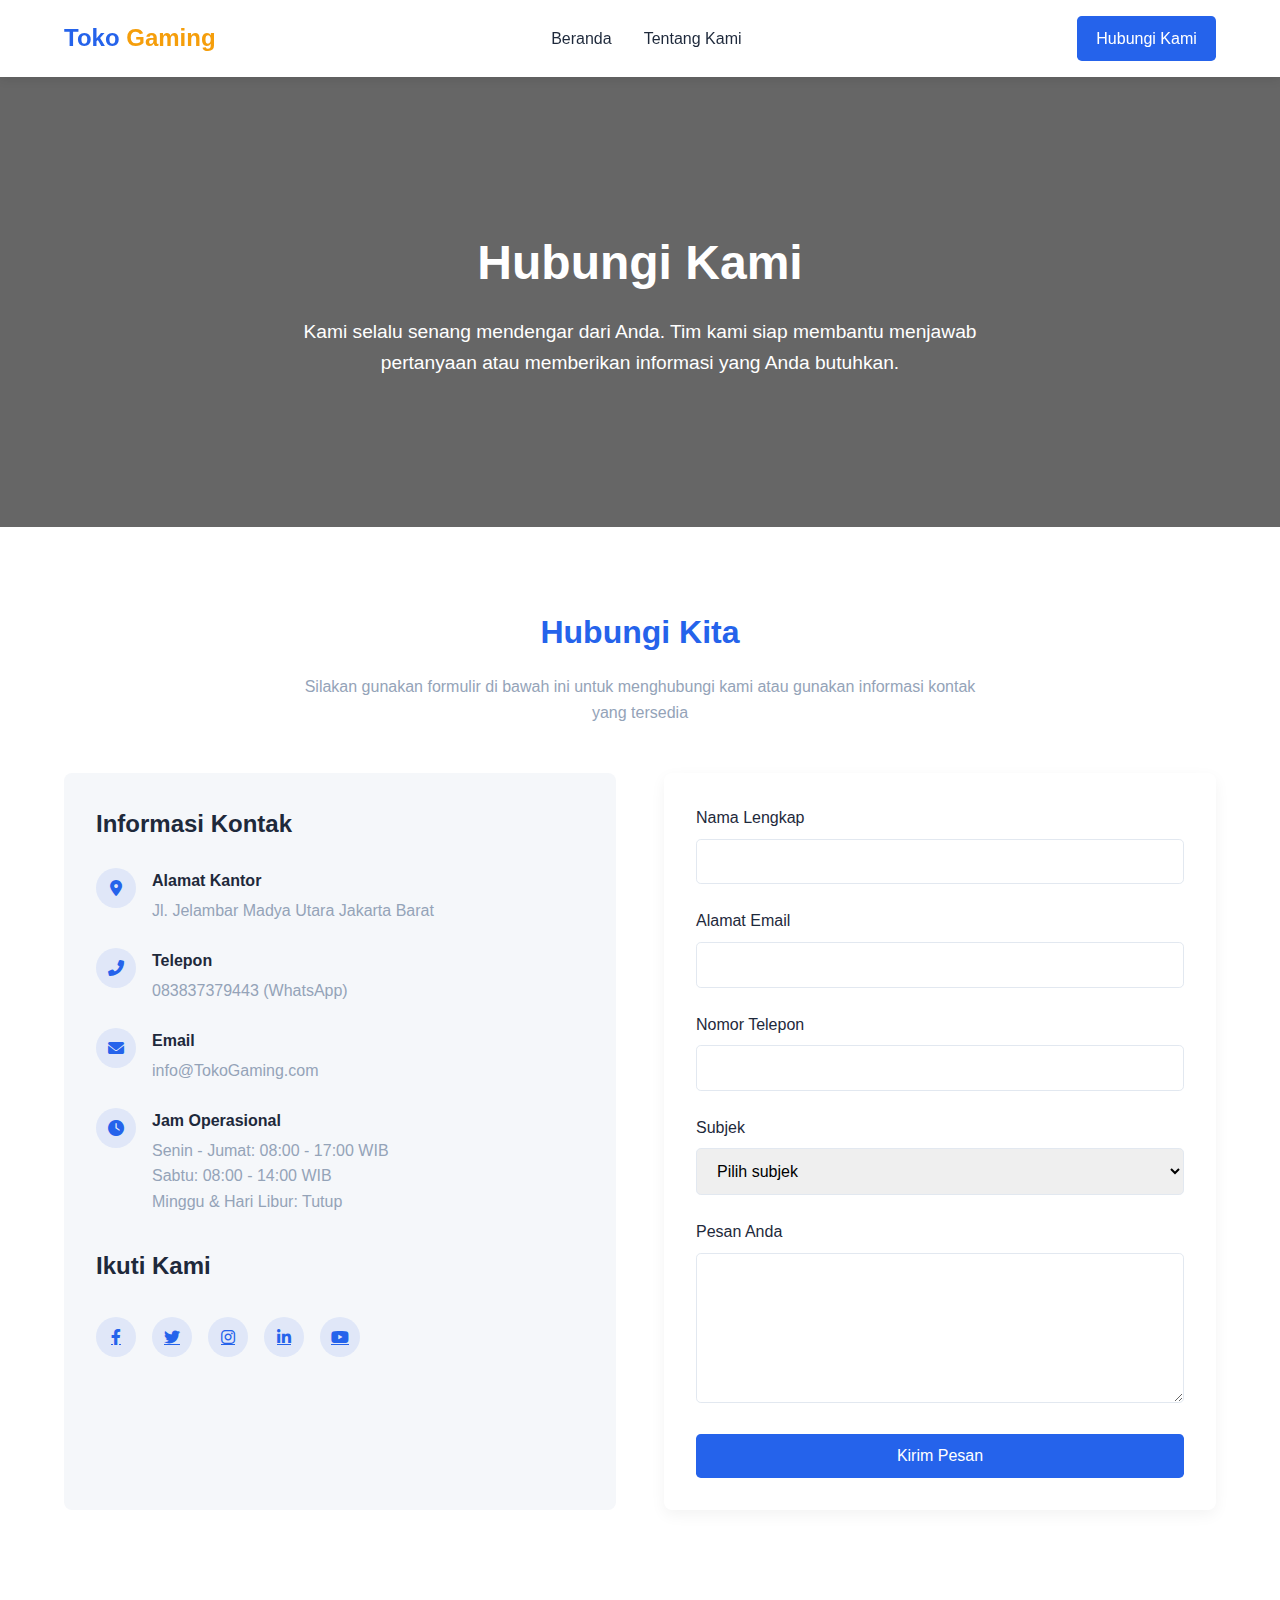
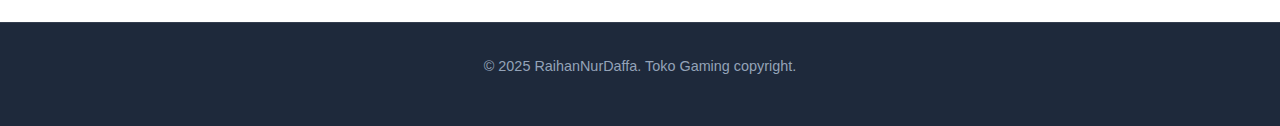
==== page/kontak.html @ a9590ea0 "commit 2" ====
<!DOCTYPE html>
<html lang="id">
  <head>
    <meta charset="UTF-8" />
    <meta name="viewport" content="width=device-width, initial-scale=1.0" />
    <title>Hubungi Kami - NamaPerusahaan</title>
    <link rel="stylesheet" href="style_kontak.css" />
    <link rel="stylesheet" href="https://cdnjs.cloudflare.com/ajax/libs/font-awesome/6.0.0-beta3/css/all.min.css" />
  </head>
  <body>
    <!-- ini Header -->
    <header>
      <nav class="navbar">
        <a href="/Ecommerce.html" class="logo">Toko<span> Gaming</span></a>
        <div class="nav-links">
          <a href="/Ecommerce.html">Beranda</a>
          <a href="Tentangkami.html">Tentang Kami</a>
        </div>
        <a href="#" class="cta-button">Hubungi Kami</a>
      </nav>
    </header>

    <section class="contact-hero">
      <div class="contact-hero-content">
        <h1>Hubungi Kami</h1>
        <p>Kami selalu senang mendengar dari Anda. Tim kami siap membantu menjawab pertanyaan atau memberikan informasi yang Anda butuhkan.</p>
      </div>
    </section>

    <section class="contact-section">
      <div class="section-title">
        <h2>Hubungi Kita</h2>
        <p>Silakan gunakan formulir di bawah ini untuk menghubungi kami atau gunakan informasi kontak yang tersedia</p>
      </div>

      <div class="contact-container">
        <div class="contact-info">
          <h3>Informasi Kontak</h3>

          <div class="info-item">
            <div class="info-icon">
              <i class="fas fa-map-marker-alt"></i>
            </div>
            <div class="info-content">
              <h4>Alamat Kantor</h4>
              <p>Jl. Jelambar Madya Utara Jakarta Barat</p>
            </div>
          </div>

          <div class="info-item">
            <div class="info-icon">
              <i class="fas fa-phone-alt"></i>
            </div>
            <div class="info-content">
              <h4>Telepon</h4>

              <p><a href="tel:+628112345678">083837379443</a> (WhatsApp)</p>
            </div>
          </div>

          <div class="info-item">
            <div class="info-icon">
              <i class="fas fa-envelope"></i>
            </div>
            <div class="info-content">
              <h4>Email</h4>
              <p><a href="mailto:info@TokoGaming.com">info@TokoGaming.com</a></p>
            </div>
          </div>

          <div class="info-item">
            <div class="info-icon">
              <i class="fas fa-clock"></i>
            </div>
            <div class="info-content">
              <h4>Jam Operasional</h4>
              <p>Senin - Jumat: 08:00 - 17:00 WIB</p>
              <p>Sabtu: 08:00 - 14:00 WIB</p>
              <p>Minggu & Hari Libur: Tutup</p>
            </div>
          </div>

          <h3 style="margin-top: 2rem">Ikuti Kami</h3>
          <div class="social-links">
            <a href="#"><i class="fab fa-facebook-f"></i></a>
            <a href="#"><i class="fab fa-twitter"></i></a>
            <a href="#"><i class="fab fa-instagram"></i></a>
            <a href="#"><i class="fab fa-linkedin-in"></i></a>
            <a href="#"><i class="fab fa-youtube"></i></a>
          </div>
        </div>

        <div class="contact-form">
          <form>
            <div class="form-group">
              <label for="name">Nama Lengkap</label>
              <input type="text" id="name" name="name" required />
            </div>

            <div class="form-group">
              <label for="email">Alamat Email</label>
              <input type="email" id="email" name="email" required />
            </div>

            <div class="form-group">
              <label for="phone">Nomor Telepon</label>
              <input type="tel" id="phone" name="phone" />
            </div>

            <div class="form-group">
              <label for="subject">Subjek</label>
              <select id="subject" name="subject" required>
                <option value="" disabled selected>Pilih subjek</option>
                <option value="pertanyaan">Pertanyaan Umum</option>
                <option value="produk">Informasi Produk</option>
                <option value="kerjasama">Penawaran Kerjasama</option>
                <option value="keluhan">Keluhan</option>
                <option value="lainnya">Lainnya</option>
              </select>
            </div>

            <div class="form-group">
              <label for="message">Pesan Anda</label>
              <textarea id="message" name="message" required></textarea>
            </div>

            <button type="submit" class="submit-btn">Kirim Pesan</button>
          </form>
        </div>
      </div>
    </section>

    <!-- Footer sederhana -->
    <footer>
      <p>&copy; 2025 RaihanNurDaffa. Toko Gaming copyright.</p>
    </footer>
  </body>
</html>
---- page/style_kontak.css ----
* {
  margin: 0;
  padding: 0;
  box-sizing: border-box;
  font-family: "Segoe UI", Tahoma, Geneva, Verdana, sans-serif;
}

/* Variabel Warna */
:root {
  --primary: #2563eb;
  --primary-dark: #1d4ed8;
  --secondary: #f59e0b;
  --dark: #1e293b;
  --light: #f8fafc;
  --gray: #94a3b8;
}

body {
  color: var(--dark);
  line-height: 1.6;
}

/* Header */
header {
  background-color: white;
  box-shadow: 0 2px 10px rgba(0, 0, 0, 0.1);
  position: sticky;
  top: 0;
  z-index: 100;
}

.navbar {
  display: flex;
  justify-content: space-between;
  align-items: center;
  padding: 1rem 5%;
  max-width: 1400px;
  margin: 0 auto;
}

.logo {
  font-size: 1.5rem;
  font-weight: 700;
  color: var(--primary);
  text-decoration: none;
}

.logo span {
  color: var(--secondary);
}

.nav-links {
  display: flex;
  gap: 2rem;
}

.nav-links a {
  text-decoration: none;
  color: var(--dark);
  font-weight: 500;
  transition: color 0.3s;
}

.nav-links a:hover {
  color: var(--primary);
}

.cta-button {
  padding: 0.6rem 1.2rem;
  background-color: var(--primary);
  color: white;
  border-radius: 0.3rem;
  text-decoration: none;
  font-weight: 500;
  transition: background-color 0.3s;
}

.cta-button:hover {
  background-color: var(--primary-dark);
}

/* Hero Section */
.contact-hero {
  background: linear-gradient(rgba(0, 0, 0, 0.6), rgba(0, 0, 0, 0.6)), url("https://images.unsplash.com/photo-1517245386807-bb43f82c33c4");
  background-size: cover;
  background-position: center;
  height: 50vh;
  display: flex;
  align-items: center;
  justify-content: center;
  text-align: center;
  color: white;
}

.contact-hero-content h1 {
  font-size: 3rem;
  margin-bottom: 1rem;
}

.contact-hero-content p {
  font-size: 1.2rem;
  max-width: 700px;
  margin: 0 auto;
}

/* Contact Section */
.contact-section {
  padding: 5rem 5%;
  max-width: 1400px;
  margin: 0 auto;
}

.section-title {
  text-align: center;
  margin-bottom: 3rem;
}

.section-title h2 {
  font-size: 2rem;
  color: var(--primary);
  margin-bottom: 1rem;
}

.section-title p {
  color: var(--gray);
  max-width: 700px;
  margin: 0 auto;
}

.contact-container {
  display: grid;
  grid-template-columns: 1fr 1fr;
  gap: 3rem;
}

.contact-info {
  background-color: #f5f7fa;
  padding: 2rem;
  border-radius: 0.5rem;
}

.contact-info h3 {
  font-size: 1.5rem;
  margin-bottom: 1.5rem;
  color: var(--dark);
}

.info-item {
  display: flex;
  align-items: flex-start;
  gap: 1rem;
  margin-bottom: 1.5rem;
}

.info-icon {
  width: 40px;
  height: 40px;
  background-color: rgba(37, 99, 235, 0.1);
  border-radius: 50%;
  display: flex;
  align-items: center;
  justify-content: center;
  color: var(--primary);
  font-size: 1rem;
  flex-shrink: 0;
}

.info-content h4 {
  margin-bottom: 0.3rem;
  color: var(--dark);
}

.info-content p,
.info-content a {
  color: var(--gray);
  text-decoration: none;
  transition: color 0.3s;
}

.info-content a:hover {
  color: var(--primary);
}

.social-links {
  display: flex;
  gap: 1rem;
  margin-top: 2rem;
}

.social-links a {
  width: 40px;
  height: 40px;
  border-radius: 50%;
  background-color: rgba(37, 99, 235, 0.1);
  color: var(--primary);
  display: flex;
  align-items: center;
  justify-content: center;
  transition: all 0.3s;
}

.social-links a:hover {
  background-color: var(--primary);
  color: white;
}

/* Contact Form */
.contact-form {
  background-color: white;
  padding: 2rem;
  border-radius: 0.5rem;
  box-shadow: 0 5px 15px rgba(0, 0, 0, 0.05);
}

.form-group {
  margin-bottom: 1.5rem;
}

.form-group label {
  display: block;
  margin-bottom: 0.5rem;
  font-weight: 500;
  color: var(--dark);
}

.form-group input,
.form-group textarea,
.form-group select {
  width: 100%;
  padding: 0.8rem 1rem;
  border: 1px solid #e2e8f0;
  border-radius: 0.3rem;
  font-size: 1rem;
  transition: border-color 0.3s;
}

.form-group input:focus,
.form-group textarea:focus,
.form-group select:focus {
  outline: none;
  border-color: var(--primary);
}

.form-group textarea {
  min-height: 150px;
  resize: vertical;
}

.submit-btn {
  width: 100%;
  padding: 0.8rem;
  background-color: var(--primary);
  color: white;
  border: none;
  border-radius: 0.3rem;
  font-size: 1rem;
  font-weight: 500;
  cursor: pointer;
  transition: background-color 0.3s;
}

.submit-btn:hover {
  background-color: var(--primary-dark);
}

/* Map Section */
.map-section {
  padding: 0 5% 5rem;
  max-width: 1400px;
  margin: 0 auto;
}

.map-container {
  height: 400px;
  border-radius: 0.5rem;
  overflow: hidden;
  box-shadow: 0 10px 30px rgba(0, 0, 0, 0.1);
}

.map-container iframe {
  width: 100%;
  height: 100%;
  border: none;
}

/* FAQ Section */
.faq-section {
  background-color: #f5f7fa;
  padding: 5rem 5%;
}

.faq-container {
  max-width: 800px;
  margin: 0 auto;
}

.faq-item {
  background-color: white;
  border-radius: 0.5rem;
  margin-bottom: 1rem;
  box-shadow: 0 2px 10px rgba(0, 0, 0, 0.05);
  overflow: hidden;
}

.faq-question {
  padding: 1.5rem;
  display: flex;
  justify-content: space-between;
  align-items: center;
  cursor: pointer;
  font-weight: 500;
}

.faq-question:hover {
  background-color: #f8fafc;
}

.faq-question i {
  transition: transform 0.3s;
}

.faq-answer {
  padding: 0 1.5rem;
  max-height: 0;
  overflow: hidden;
  transition: max-height 0.3s ease-out, padding 0.3s ease;
}

.faq-item.active .faq-question i {
  transform: rotate(180deg);
}

.faq-item.active .faq-answer {
  max-height: 300px;
  padding-bottom: 1.5rem;
}

/* Footer */
footer {
  background-color: var(--dark);
  color: white;
  padding: 3rem 5%;
}

footer {
  text-align: center;
  padding-top: 2rem;
  margin-top: 2rem;
  border-top: 1px solid rgba(255, 255, 255, 0.1);
  color: var(--gray);
  font-size: 0.9rem;
}

/* Responsive */
@media (max-width: 768px) {
  .contact-hero-content h1 {
    font-size: 2.2rem;
  }

  .contact-container {
    grid-template-columns: 1fr;
  }

  .navbar {
    flex-direction: column;
    gap: 1rem;
    padding: 1rem;
  }

  .nav-links {
    gap: 1rem;
    flex-wrap: wrap;
    justify-content: center;
  }
}
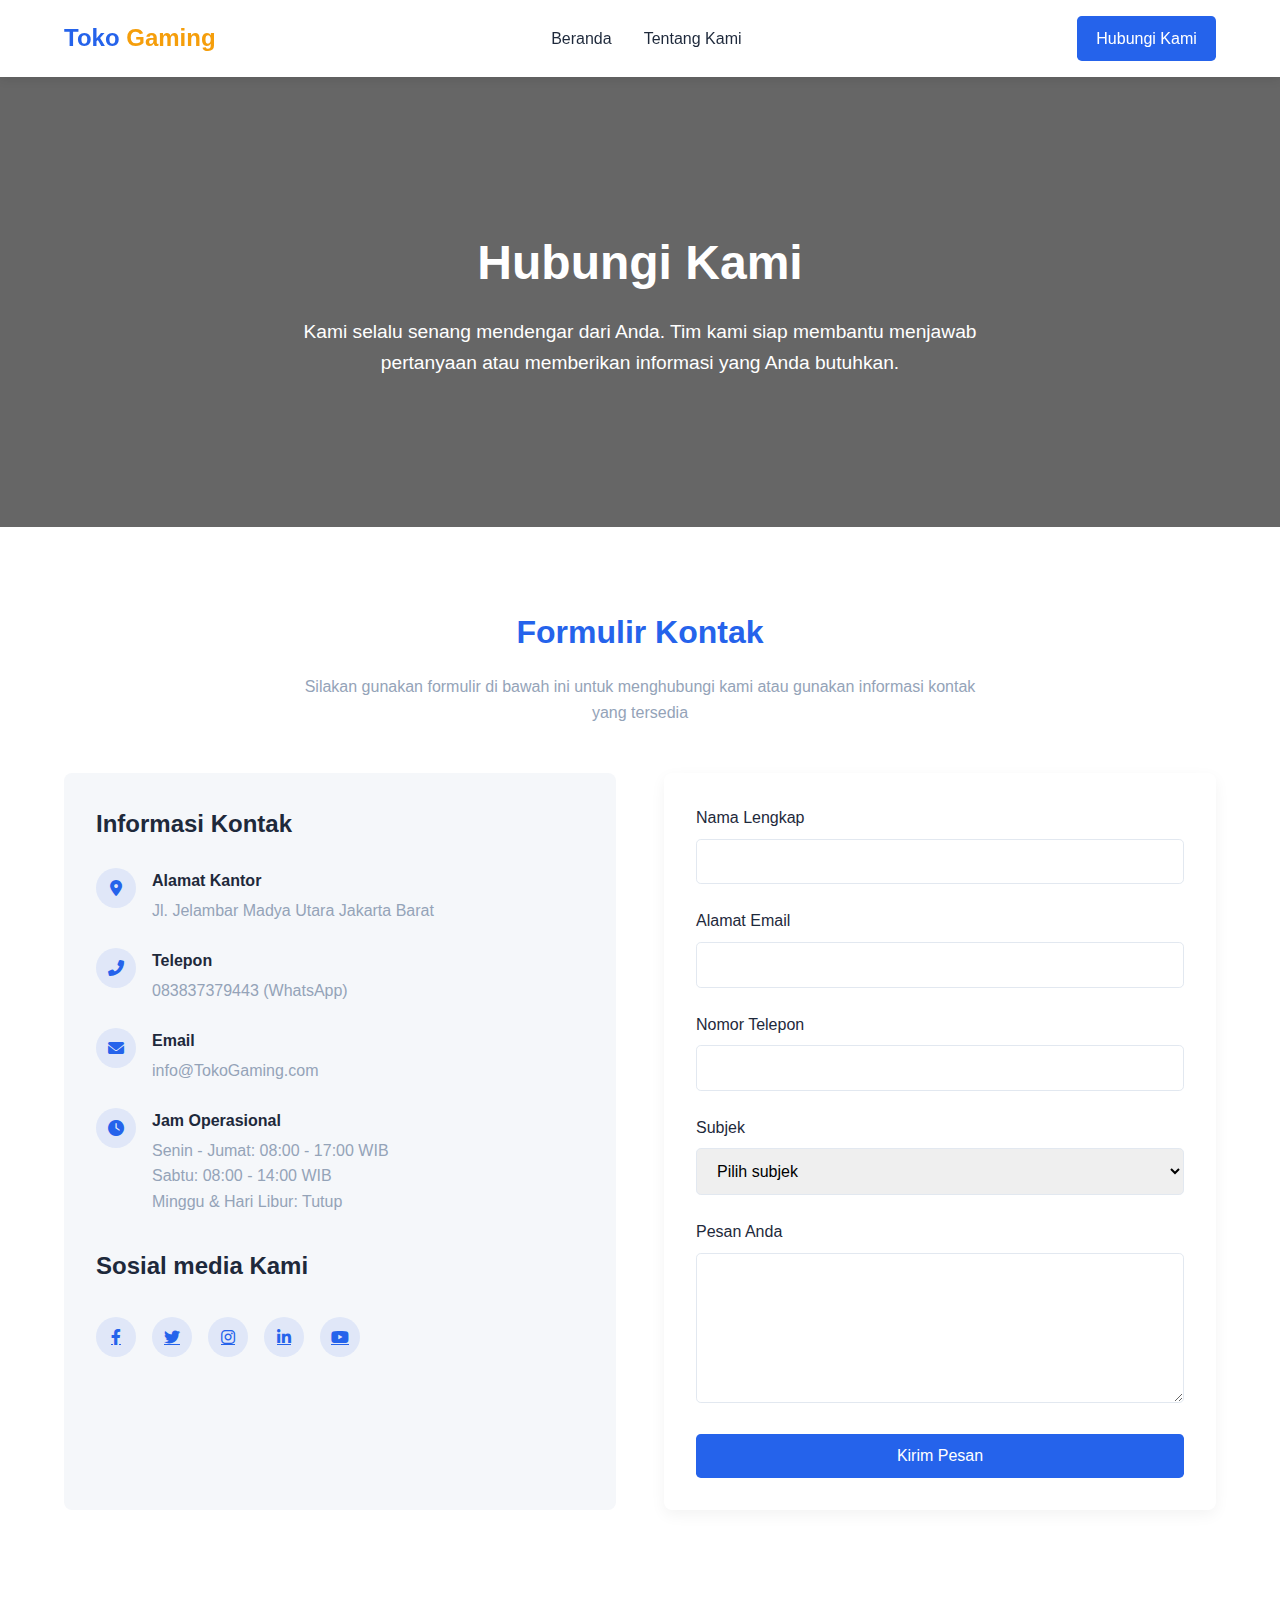
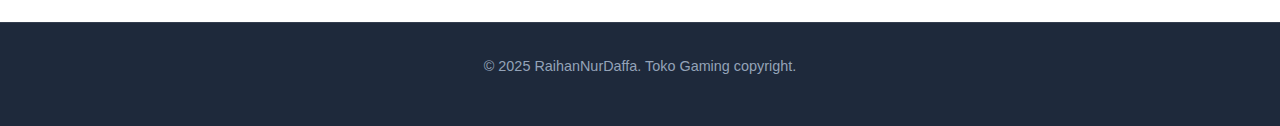
==== commit f283978a: "Rename file utama jadi index.html untuk GitHub Pages" ====
--- a/page/kontak.html
+++ b/page/kontak.html
@@ -11,12 +11,12 @@
     <!-- ini Header -->
     <header>
       <nav class="navbar">
-        <a href="/Ecommerce.html" class="logo">Toko<span> Gaming</span></a>
+        <a href="/index.html" class="logo">Toko<span> Gaming</span></a>
         <div class="nav-links">
-          <a href="/Ecommerce.html">Beranda</a>
+          <a href="/index.html">Beranda</a>
           <a href="Tentangkami.html">Tentang Kami</a>
         </div>
-        <a href="#" class="cta-button">Hubungi Kami</a>
+        <a href="kontak.html" class="cta-button">Hubungi Kami</a>
       </nav>
     </header>
 
@@ -29,7 +29,7 @@
 
     <section class="contact-section">
       <div class="section-title">
-        <h2>Hubungi Kita</h2>
+        <h2>Formulir Kontak</h2>
         <p>Silakan gunakan formulir di bawah ini untuk menghubungi kami atau gunakan informasi kontak yang tersedia</p>
       </div>
 
@@ -80,7 +80,7 @@
             </div>
           </div>
 
-          <h3 style="margin-top: 2rem">Ikuti Kami</h3>
+          <h3 style="margin-top: 2rem">Sosial media Kami</h3>
           <div class="social-links">
             <a href="#"><i class="fab fa-facebook-f"></i></a>
             <a href="#"><i class="fab fa-twitter"></i></a>
